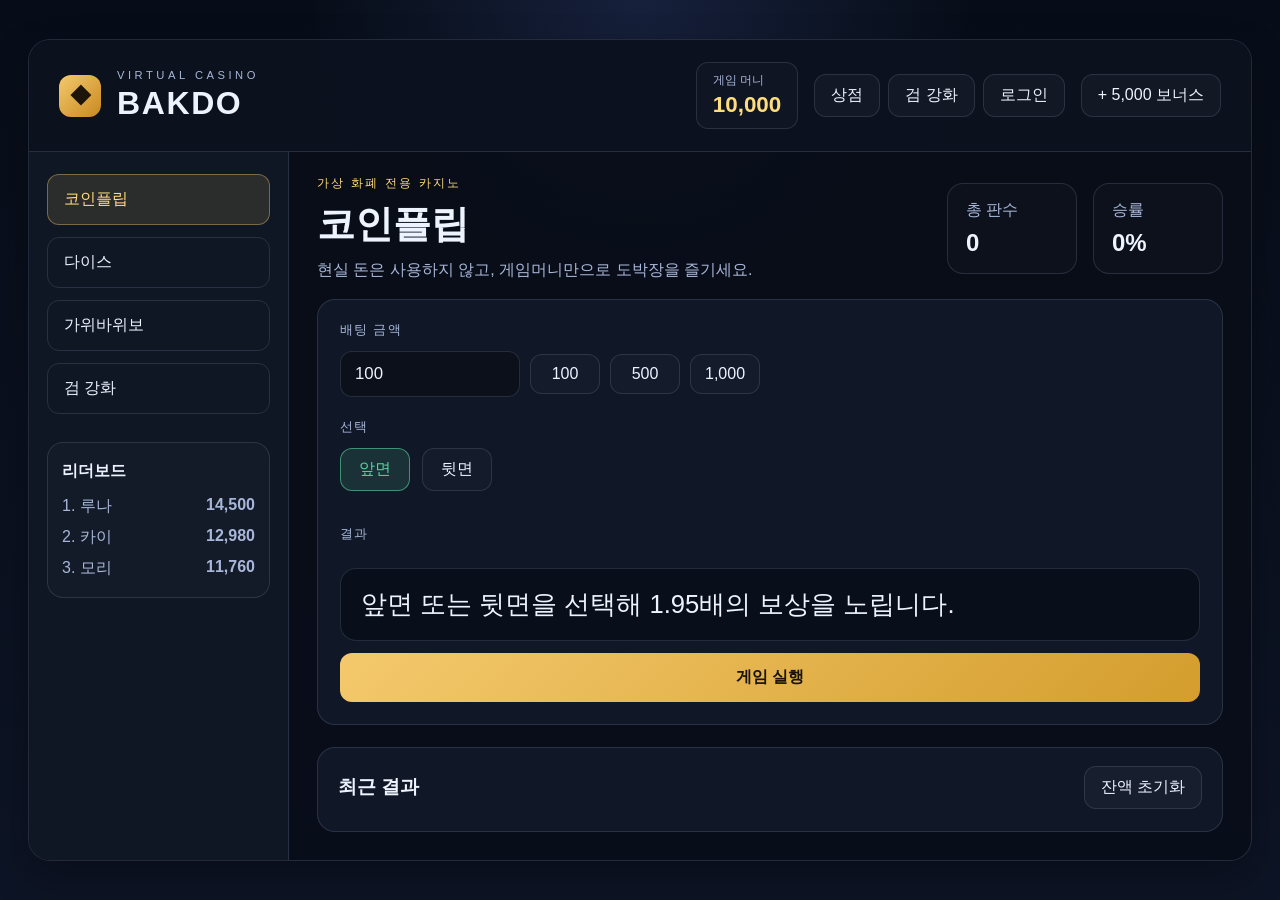
==== index.html @ 13a9479f "기초 토대 만들기" ====
<!DOCTYPE html>
<html lang="ko">
  <head>
    <meta charset="UTF-8" />
    <meta name="viewport" content="width=device-width, initial-scale=1.0" />
    <title>BAKDO Casino</title>
    <link rel="stylesheet" href="css/styles.css" />
  </head>
  <body>
    <div class="app-shell">
      <header class="topbar">
        <div class="brand-wrap">
          <div class="brand-mark">◆</div>
          <div>
            <p class="brand-tag">VIRTUAL CASINO</p>
            <h1>BAKDO</h1>
          </div>
        </div>

        <div class="topbar-actions">
          <div class="wallet-panel">
            <span>게임 머니</span>
            <strong id="wallet-balance">10,000</strong>
          </div>
          <nav class="page-links compact-links" aria-label="빠른 이동">
            <a href="shop.html" class="secondary-btn">상점</a>
            <a href="forge.html" class="secondary-btn">검 강화</a>
            <a href="login.html" class="secondary-btn">로그인</a>
          </nav>
          <button id="daily-btn" class="secondary-btn">+ 5,000 보너스</button>
        </div>
      </header>

      <div class="main-layout">
        <aside class="sidebar">
          <nav class="game-nav" aria-label="게임 선택">
            <button class="nav-btn active" data-game="coinflip">코인플립</button>
            <button class="nav-btn" data-game="dice">다이스</button>
            <button class="nav-btn" data-game="rps">가위바위보</button>
            <button class="nav-btn" data-game="forge">검 강화</button>
          </nav>

          <div class="mini-panel">
            <h2>리더보드</h2>
            <ul id="leaderboard" class="leaderboard-list">
              <li><span>1. 루나</span><strong>14,500</strong></li>
              <li><span>2. 카이</span><strong>12,980</strong></li>
              <li><span>3. 모리</span><strong>11,760</strong></li>
            </ul>
          </div>
        </aside>

        <main class="content-area">
          <section class="hero-panel">
            <div>
              <p class="eyebrow">가상 화폐 전용 카지노</p>
              <h2 id="game-title">코인플립</h2>
              <p class="subtitle">현실 돈은 사용하지 않고, 게임머니만으로 도박장을 즐기세요.</p>
            </div>

            <div class="stats-grid">
              <div class="stat-card">
                <span>총 판수</span>
                <strong id="stats-rounds">0</strong>
              </div>
              <div class="stat-card">
                <span>승률</span>
                <strong id="stats-winrate">0%</strong>
              </div>
            </div>
          </section>

          <section class="game-panel">
            <div class="bet-box">
              <label for="bet-input">배팅 금액</label>
              <div class="bet-row">
                <input id="bet-input" type="number" min="10" max="500000" step="10" value="100" />
                <button class="chip-btn" data-chip="100">100</button>
                <button class="chip-btn" data-chip="500">500</button>
                <button class="chip-btn" data-chip="1000">1,000</button>
              </div>
            </div>

            <div class="choice-box">
              <span class="choice-label">선택</span>
              <div id="choice-buttons" class="choice-buttons" aria-live="polite"></div>
            </div>

            <div class="result-box">
              <p class="result-label">결과</p>
              <div id="result-value" class="result-value">결과를 기다리는 중...</div>
              <button id="play-btn" class="primary-btn">게임 실행</button>
            </div>
          </section>

          <section class="history-panel">
            <div class="panel-header">
              <h3>최근 결과</h3>
              <button id="reset-btn" class="ghost-btn">잔액 초기화</button>
            </div>
            <ul id="history-list" class="history-list"></ul>
          </section>
        </main>
      </div>
    </div>

    <script src="js/app.js"></script>
  </body>
</html>
---- css/styles.css ----
:root {
  --bg: #0b1020;
  --bg-soft: #121a2d;
  --panel: rgba(18, 25, 42, 0.92);
  --panel-strong: rgba(10, 15, 26, 0.96);
  --line: rgba(156, 174, 204, 0.18);
  --gold: #f4c96d;
  --gold-strong: #ffdc7c;
  --green: #57d39c;
  --red: #ff6d72;
  --text: #edf3ff;
  --muted: #a8b7d9;
  --shadow: 0 18px 40px rgba(0, 0, 0, 0.28);
}

* {
  box-sizing: border-box;
}

html, body {
  margin: 0;
  min-height: 100%;
  font-family: "Segoe UI", "Noto Sans KR", sans-serif;
  background:
    radial-gradient(circle at top, rgba(26, 37, 68, 0.8), transparent 30%),
    linear-gradient(180deg, #070d18 0%, #0d1425 100%);
  color: var(--text);
}

body {
  min-height: 100vh;
  display: flex;
  align-items: center;
  justify-content: center;
  padding: 28px;
}

button,
input,
a {
  font: inherit;
}

button {
  cursor: pointer;
}

a {
  color: inherit;
  text-decoration: none;
}

.app-shell {
  width: min(1280px, 100%);
  background: rgba(9, 14, 24, 0.85);
  border: 1px solid var(--line);
  border-radius: 22px;
  box-shadow: var(--shadow);
  overflow: hidden;
}

.topbar {
  display: flex;
  align-items: center;
  justify-content: space-between;
  padding: 22px 30px;
  background: rgba(12, 18, 31, 0.85);
  border-bottom: 1px solid var(--line);
}

.brand-wrap {
  display: flex;
  align-items: center;
  gap: 16px;
}

.brand-mark {
  display: inline-flex;
  width: 42px;
  height: 42px;
  align-items: center;
  justify-content: center;
  border-radius: 12px;
  background: linear-gradient(135deg, var(--gold), #c88920);
  color: #1d1608;
  font-size: 1.3rem;
  font-weight: 900;
}

.brand-tag {
  margin: 0;
  font-size: 0.7rem;
  letter-spacing: 0.22rem;
  color: var(--muted);
}

.brand-wrap h1 {
  margin: 4px 0 0;
  font-size: 2rem;
  letter-spacing: 0.1rem;
}

.topbar-actions {
  display: flex;
  align-items: center;
  gap: 16px;
}

.wallet-panel {
  display: flex;
  flex-direction: column;
  gap: 4px;
  padding: 10px 16px;
  border: 1px solid var(--line);
  border-radius: 12px;
  background: rgba(255, 255, 255, 0.02);
}

.wallet-panel span {
  color: var(--muted);
  font-size: 0.72rem;
}

.wallet-panel strong {
  color: var(--gold-strong);
  font-size: 1.4rem;
}

.primary-btn,
.secondary-btn,
.ghost-btn,
.nav-btn,
.choice-btn,
.chip-btn {
  border: 1px solid transparent;
  border-radius: 12px;
  transition: transform 0.16s ease, border-color 0.16s ease, opacity 0.16s ease;
}

.primary-btn:hover,
.secondary-btn:hover,
.ghost-btn:hover,
.nav-btn:hover,
.choice-btn:hover,
.chip-btn:hover {
  transform: translateY(-1px);
}

.primary-btn {
  background: linear-gradient(135deg, var(--gold), #d49d2d);
  color: #1a1307;
  border: none;
  font-weight: 800;
  padding: 14px 24px;
  min-width: 180px;
}

.secondary-btn,
.ghost-btn {
  padding: 10px 16px;
  color: var(--text);
  background: rgba(255, 255, 255, 0.03);
  border: 1px solid var(--line);
}

.main-layout {
  display: grid;
  grid-template-columns: 260px minmax(0, 1fr);
}

.sidebar {
  padding: 22px 18px;
  border-right: 1px solid var(--line);
  background: rgba(17, 24, 39, 0.8);
}

.game-nav {
  display: flex;
  flex-direction: column;
  gap: 12px;
}

.nav-btn {
  padding: 14px 16px;
  text-align: left;
  color: var(--text);
  background: transparent;
  border-color: var(--line);
}

.nav-btn.active {
  background: rgba(244, 201, 109, 0.12);
  border-color: rgba(244, 201, 109, 0.4);
  color: var(--gold-strong);
}

.mini-panel {
  margin-top: 28px;
  padding: 18px 14px;
  border: 1px solid var(--line);
  border-radius: 16px;
  background: rgba(255, 255, 255, 0.02);
}

.mini-panel h2 {
  margin: 0 0 14px;
  font-size: 1rem;
}

.leaderboard-list {
  list-style: none;
  display: grid;
  gap: 10px;
  margin: 0;
  padding: 0;
}

.leaderboard-list li {
  display: flex;
  justify-content: space-between;
  gap: 10px;
  color: var(--muted);
}

.content-area {
  padding: 24px 28px 28px;
}

.hero-panel {
  display: flex;
  align-items: center;
  justify-content: space-between;
  gap: 20px;
  padding-bottom: 18px;
}

.eyebrow {
  margin: 0 0 8px;
  letter-spacing: 0.14rem;
  color: var(--gold-strong);
  text-transform: uppercase;
  font-size: 0.72rem;
}

.hero-panel h2 {
  margin: 0;
  font-size: clamp(2rem, 3vw, 3rem);
}

.subtitle {
  margin: 10px 0 0;
  color: var(--muted);
}

.stats-grid {
  display: flex;
  gap: 16px;
  flex-wrap: wrap;
}

.stat-card {
  min-width: 130px;
  padding: 16px 18px;
  border-radius: 16px;
  border: 1px solid var(--line);
  background: rgba(255, 255, 255, 0.02);
}

.stat-card span {
  display: block;
  color: var(--muted);
  margin-bottom: 8px;
}

.stat-card strong {
  font-size: 1.5rem;
}

.game-panel {
  display: grid;
  gap: 22px;
  padding: 22px;
  border-radius: 18px;
  background: rgba(18, 25, 42, 0.9);
  border: 1px solid var(--line);
}

.bet-box,
.choice-box,
.result-box {
  display: grid;
  gap: 12px;
}

.bet-box label,
.choice-label,
.result-label {
  color: var(--muted);
  font-size: 0.8rem;
  text-transform: uppercase;
  letter-spacing: 0.08rem;
}

.bet-row {
  display: flex;
  flex-wrap: wrap;
  gap: 10px;
  align-items: center;
}

#bet-input {
  min-width: 180px;
  padding: 12px 14px;
  border-radius: 12px;
  border: 1px solid var(--line);
  background: rgba(10, 15, 25, 0.8);
  color: var(--text);
  font-size: 1.05rem;
}

.chip-btn,
.choice-btn {
  min-width: 70px;
  padding: 10px 14px;
  background: rgba(255, 255, 255, 0.02);
  color: var(--text);
  border-color: var(--line);
}

.choice-buttons {
  display: flex;
  flex-wrap: wrap;
  gap: 12px;
}

.choice-btn.active {
  background: rgba(87, 211, 156, 0.14);
  border-color: rgba(87, 211, 156, 0.6);
  color: var(--green);
}

.result-box {
  align-items: start;
}

.result-value {
  min-height: 72px;
  display: flex;
  align-items: center;
  padding: 18px 20px;
  border-radius: 16px;
  border: 1px solid var(--line);
  background: rgba(8, 14, 24, 0.8);
  color: var(--text);
  font-size: clamp(1.1rem, 2vw, 1.7rem);
}

.history-panel {
  margin-top: 22px;
  padding: 18px 20px 10px;
  border-radius: 18px;
  background: rgba(18, 25, 42, 0.9);
  border: 1px solid var(--line);
}

.panel-header {
  display: flex;
  justify-content: space-between;
  align-items: center;
  margin-bottom: 12px;
}

.panel-header h3 {
  margin: 0;
}

.history-list {
  list-style: none;
  margin: 0;
  padding: 0;
  display: grid;
  gap: 10px;
}

.history-list li {
  display: flex;
  justify-content: space-between;
  gap: 12px;
  padding: 12px 14px;
  border-radius: 12px;
  background: rgba(255, 255, 255, 0.02);
  border: 1px solid var(--line);
  color: var(--muted);
}

.history-list li strong {
  color: var(--text);
}

.win-text {
  color: var(--green);
}

.lose-text {
  color: var(--red);
}

.auth-page {
  display: flex;
  align-items: center;
  justify-content: center;
}

.auth-shell {
  width: min(1040px, 100%);
  display: grid;
  grid-template-columns: 1.4fr 0.8fr;
  gap: 24px;
  align-items: stretch;
}

.auth-card,
.panel-block,
.auth-side .mini-panel {
  border: 1px solid var(--line);
  border-radius: 20px;
  background: rgba(17, 24, 39, 0.9);
  box-shadow: var(--shadow);
}

.auth-card {
  padding: 28px;
}

.auth-tabs {
  display: flex;
  gap: 12px;
  margin: 22px 0 20px;
}

.auth-tab {
  flex: 1;
  padding: 12px 16px;
  border-radius: 12px;
  border: 1px solid var(--line);
  background: rgba(255, 255, 255, 0.02);
  color: var(--text);
}

.auth-tab.active {
  background: rgba(244, 201, 109, 0.12);
  border-color: rgba(244, 201, 109, 0.4);
  color: var(--gold-strong);
}

.auth-form {
  display: grid;
  gap: 18px;
}

.field-group {
  display: grid;
  gap: 8px;
}

.field-group label {
  color: var(--muted);
  font-size: 0.83rem;
}

.field-group input {
  width: 100%;
  padding: 12px 14px;
  border-radius: 12px;
  border: 1px solid var(--line);
  background: rgba(10, 15, 25, 0.8);
  color: var(--text);
}

.hidden {
  display: none;
}

.auth-submit {
  width: 100%;
  margin-top: 6px;
}

.auth-status {
  margin: 18px 0 8px;
  min-height: 24px;
  color: var(--muted);
}

.text-link {
  display: inline-block;
  margin-top: 8px;
  color: var(--gold-strong);
}

.auth-side {
  display: grid;
  gap: 18px;
}

.auth-side .mini-panel {
  padding: 20px 18px;
}

.auth-side ul {
  list-style: none;
  padding: 0;
  margin: 0;
  display: grid;
  gap: 10px;
  color: var(--muted);
}

.status-pill {
  display: inline-flex;
  padding: 8px 12px;
  border-radius: 999px;
  font-size: 0.78rem;
  font-weight: 700;
  margin-bottom: 12px;
  border: 1px solid var(--line);
}

.status-pill.online {
  background: rgba(87, 211, 156, 0.12);
  color: var(--green);
  border-color: rgba(87, 211, 156, 0.5);
}

.status-pill.offline {
  background: rgba(255, 109, 114, 0.08);
  color: var(--red);
  border-color: rgba(255, 109, 114, 0.5);
}

.page-shell {
  width: min(1200px, 100%);
}

.page-header {
  margin-bottom: 28px;
  border-radius: 18px;
}

.page-links {
  display: flex;
  align-items: center;
  gap: 10px;
  flex-wrap: wrap;
}

.secondary-btn.active-link {
  background: rgba(244, 201, 109, 0.12);
  border-color: rgba(244, 201, 109, 0.4);
  color: var(--gold-strong);
}

.page-content {
  display: grid;
  grid-template-columns: minmax(0, 1.6fr) minmax(260px, 0.75fr);
  gap: 22px;
}

.panel-block {
  padding: 22px 20px;
}

.shop-grid {
  display: grid;
  grid-template-columns: repeat(auto-fit, minmax(210px, 1fr));
  gap: 18px;
  margin-top: 18px;
}

.shop-card {
  display: grid;
  gap: 14px;
  padding: 18px 16px;
  border-radius: 18px;
  border: 1px solid var(--line);
  background: rgba(255, 255, 255, 0.02);
}

.item-kind {
  margin: 0 0 6px;
  color: var(--gold-strong);
  font-size: 0.72rem;
  letter-spacing: 0.08rem;
  text-transform: uppercase;
}

.shop-card h3 {
  margin: 0;
}

.shop-card p {
  margin: 0;
  color: var(--muted);
  line-height: 1.5;
}

.shop-actions {
  display: flex;
  align-items: center;
  justify-content: space-between;
  gap: 10px;
}

.inventory-list {
  list-style: none;
  margin: 0;
  padding: 0;
  display: grid;
  gap: 12px;
}

.inventory-list li {
  display: flex;
  justify-content: space-between;
  gap: 10px;
  padding: 12px 14px;
  border: 1px solid var(--line);
  border-radius: 12px;
  background: rgba(255, 255, 255, 0.02);
  color: var(--muted);
}

.forge-page {
  grid-template-columns: minmax(0, 1.5fr) minmax(250px, 0.7fr);
}

.forge-hero {
  display: grid;
  grid-template-columns: 120px minmax(0, 1fr);
  gap: 20px;
  align-items: center;
  margin: 18px 0 12px;
  padding: 18px;
  border-radius: 18px;
  background: rgba(255, 255, 255, 0.02);
  border: 1px solid var(--line);
}

.sword-visual {
  display: flex;
  align-items: center;
  justify-content: center;
  width: 110px;
  height: 110px;
  border-radius: 18px;
  background: linear-gradient(135deg, rgba(244, 201, 109, 0.18), rgba(255, 255, 255, 0.04));
  font-size: 4rem;
  color: var(--gold-strong);
}

.sword-kicker {
  margin: 0 0 8px;
  color: var(--muted);
  text-transform: uppercase;
  letter-spacing: 0.08rem;
  font-size: 0.7rem;
}

.sword-info h3 {
  margin: 0;
  font-size: clamp(1.4rem, 2vw, 2rem);
}

.sword-meta {
  display: flex;
  flex-wrap: wrap;
  gap: 20px;
  margin-top: 14px;
  color: var(--muted);
}

.forge-controls {
  display: flex;
  gap: 20px;
  flex-wrap: wrap;
  margin-bottom: 18px;
}

.checkbox-row {
  display: inline-flex;
  align-items: center;
  gap: 8px;
  color: var(--muted);
}

.checkbox-row input {
  accent-color: var(--gold-strong);
}

.upgrade-box {
  display: flex;
  align-items: center;
  justify-content: space-between;
  gap: 16px;
  padding: 18px;
  border-radius: 16px;
  background: rgba(255, 255, 255, 0.02);
  border: 1px solid var(--line);
}

.muted-label {
  display: block;
  color: var(--muted);
  margin-bottom: 6px;
  font-size: 0.72rem;
  letter-spacing: 0.07rem;
  text-transform: uppercase;
}

.forge-status {
  margin-top: 18px;
  min-height: 28px;
  color: var(--text);
}

.forge-status.warn {
  color: var(--red);
}

.guide-panel ul {
  list-style: disc;
  padding-left: 20px;
  color: var(--muted);
  line-height: 1.9;
}

.compact {
  padding: 10px 12px;
}

.compact-links {
  display: flex;
  gap: 8px;
}

@media (max-width: 900px) {
  .main-layout {
    grid-template-columns: 1fr;
  }

  .sidebar {
    border-right: none;
    border-bottom: 1px solid var(--line);
  }

  .hero-panel {
    flex-direction: column;
    align-items: flex-start;
  }

  .auth-shell,
  .page-content,
  .forge-page {
    grid-template-columns: 1fr;
  }
}

@media (max-width: 560px) {
  body {
    padding: 16px;
  }

  .topbar {
    flex-direction: column;
    align-items: flex-start;
    gap: 16px;
  }

  .topbar-actions {
    width: 100%;
    justify-content: space-between;
  }

  .content-area {
    padding: 18px 16px 20px;
  }
}
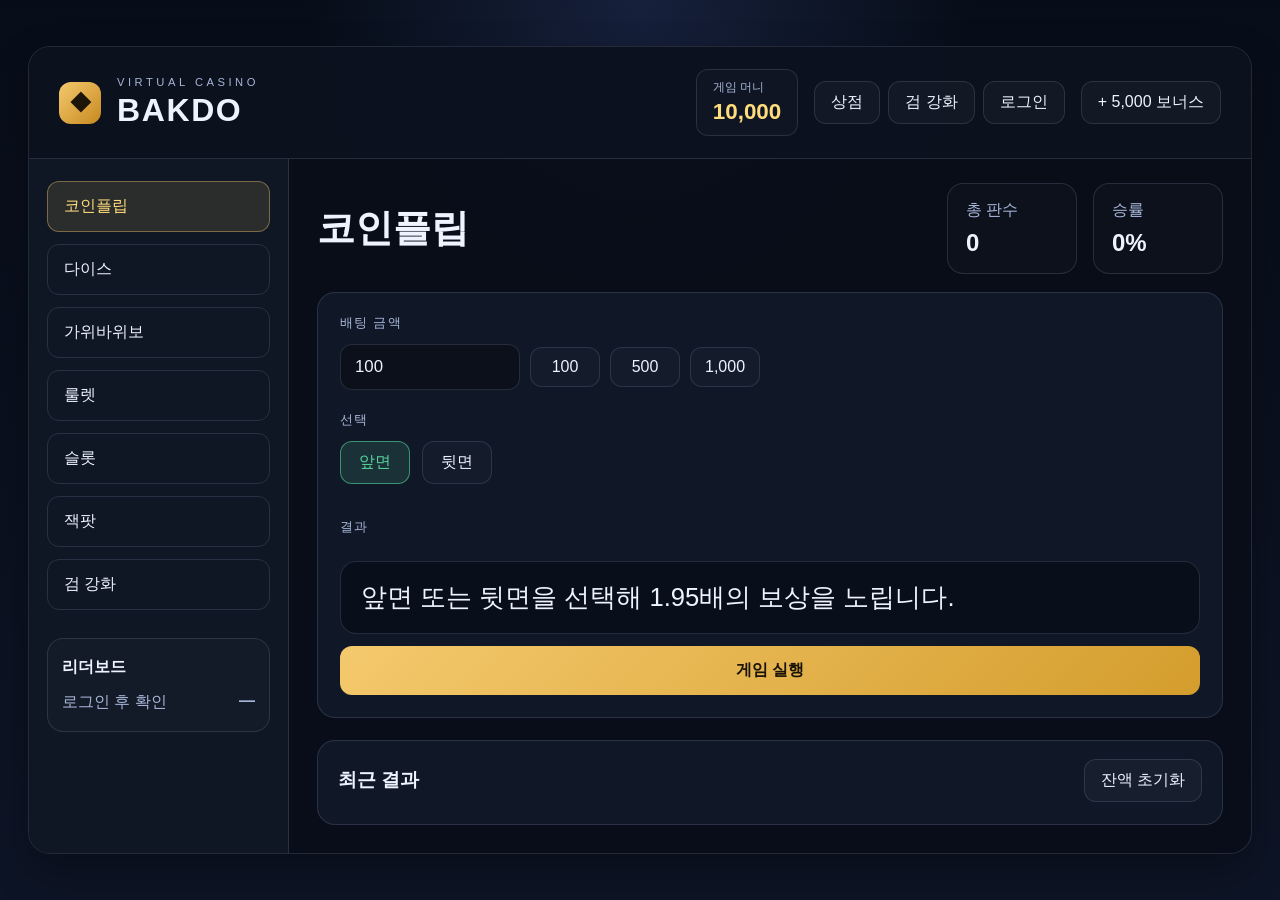
==== commit e40500b6: "1차 추가" ====
--- a/index.html
+++ b/index.html
@@ -37,15 +37,16 @@
             <button class="nav-btn active" data-game="coinflip">코인플립</button>
             <button class="nav-btn" data-game="dice">다이스</button>
             <button class="nav-btn" data-game="rps">가위바위보</button>
+            <button class="nav-btn" data-game="roulette">룰렛</button>
+            <button class="nav-btn" data-game="slots">슬롯</button>
+            <button class="nav-btn" data-game="jackpot">잭팟</button>
             <button class="nav-btn" data-game="forge">검 강화</button>
           </nav>
 
           <div class="mini-panel">
             <h2>리더보드</h2>
             <ul id="leaderboard" class="leaderboard-list">
-              <li><span>1. 루나</span><strong>14,500</strong></li>
-              <li><span>2. 카이</span><strong>12,980</strong></li>
-              <li><span>3. 모리</span><strong>11,760</strong></li>
+              <li><span>로그인 후 확인</span><strong>—</strong></li>
             </ul>
           </div>
         </aside>
@@ -53,9 +54,7 @@
         <main class="content-area">
           <section class="hero-panel">
             <div>
-              <p class="eyebrow">가상 화폐 전용 카지노</p>
               <h2 id="game-title">코인플립</h2>
-              <p class="subtitle">현실 돈은 사용하지 않고, 게임머니만으로 도박장을 즐기세요.</p>
             </div>
 
             <div class="stats-grid">
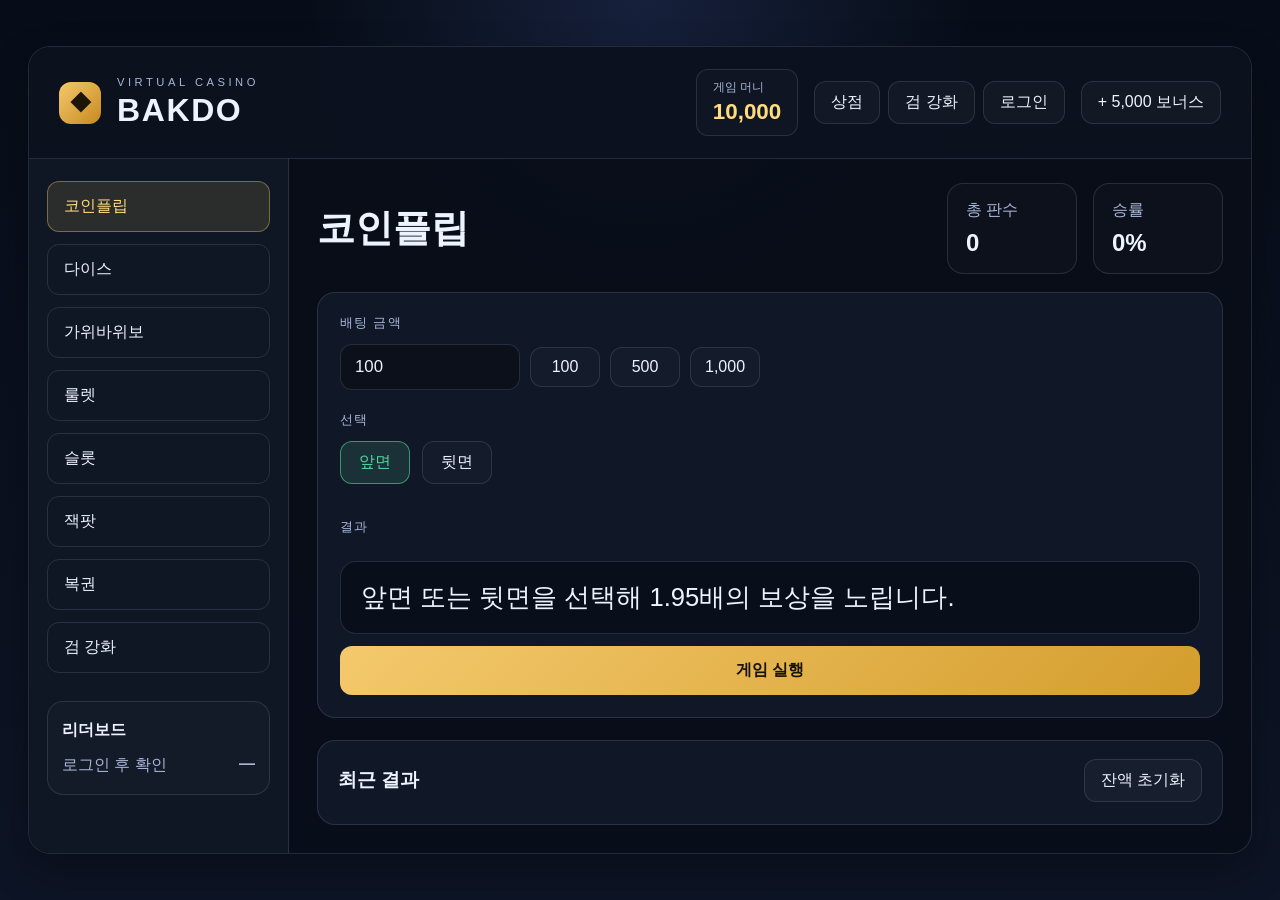
==== commit 6d73bae8: "복권 추가" ====
--- a/index.html
+++ b/index.html
@@ -40,6 +40,7 @@
             <button class="nav-btn" data-game="roulette">룰렛</button>
             <button class="nav-btn" data-game="slots">슬롯</button>
             <button class="nav-btn" data-game="jackpot">잭팟</button>
+            <button class="nav-btn" data-game="lottery">복권</button>
             <button class="nav-btn" data-game="forge">검 강화</button>
           </nav>
 
@@ -90,6 +91,43 @@
               <div id="result-value" class="result-value">결과를 기다리는 중...</div>
               <button id="play-btn" class="primary-btn">게임 실행</button>
             </div>
+
+            <div id="dice-scene" class="dice-scene hidden" aria-live="polite">
+              <div class="dice-cube" id="dice-cube">
+                <span class="dice-face face-1">⚀</span>
+                <span class="dice-face face-2">⚁</span>
+                <span class="dice-face face-3">⚂</span>
+                <span class="dice-face face-4">⚃</span>
+                <span class="dice-face face-5">⚄</span>
+                <span class="dice-face face-6">⚅</span>
+              </div>
+            </div>
+
+            <div id="jackpot-scene" class="jackpot-scene hidden" aria-live="polite">
+              <div class="jackpot-wheel-wrap">
+                <div class="jackpot-pointer" aria-hidden="true"></div>
+                <div id="jackpot-wheel" class="jackpot-wheel">
+                  <span class="jackpot-slot slot-1">7</span>
+                  <span class="jackpot-slot slot-2">BAR</span>
+                  <span class="jackpot-slot slot-3">★</span>
+                  <span class="jackpot-slot slot-4">777</span>
+                  <span class="jackpot-slot slot-5">7</span>
+                  <span class="jackpot-slot slot-6">CHERRY</span>
+                  <span class="jackpot-slot slot-7">BAR</span>
+                  <span class="jackpot-slot slot-8">7</span>
+                </div>
+              </div>
+            </div>
+
+            <div id="slots-scene" class="slots-scene hidden" aria-live="polite">
+              <div id="slots-reels" class="slots-reels"></div>
+            </div>
+
+            <div id="lottery-scene" class="lottery-scene hidden" aria-live="polite">
+              <div class="lottery-card">
+                <canvas id="lottery-canvas" width="360" height="220" aria-label="복권 긁기 카드"></canvas>
+              </div>
+            </div>
           </section>
 
           <section class="history-panel">
--- a/css/styles.css
+++ b/css/styles.css
@@ -397,6 +397,225 @@
   color: var(--text);
 }
 
+.hidden {
+  display: none !important;
+}
+
+.dice-scene,
+.jackpot-scene {
+  display: flex;
+  align-items: center;
+  justify-content: center;
+  min-height: 180px;
+  border-radius: 18px;
+  border: 1px solid var(--line);
+  background: radial-gradient(circle at center, rgba(255, 215, 118, 0.08), rgba(12, 18, 31, 0.96));
+}
+
+.dice-cube {
+  position: relative;
+  width: 110px;
+  height: 110px;
+  transform-style: preserve-3d;
+  transition: transform 0.2s ease;
+  filter: drop-shadow(0 12px 20px rgba(0, 0, 0, 0.4));
+}
+
+.dice-face {
+  position: absolute;
+  inset: 0;
+  display: flex;
+  align-items: center;
+  justify-content: center;
+  border-radius: 18px;
+  background: linear-gradient(135deg, #ffffff, #d7e3ff);
+  color: #111827;
+  font-size: 2.5rem;
+  font-weight: 800;
+  box-shadow: inset 0 0 0 2px rgba(17, 24, 39, 0.08);
+}
+
+.face-1 { transform: rotateY(0deg) translateZ(55px); }
+.face-2 { transform: rotateY(90deg) translateZ(55px); }
+.face-3 { transform: rotateX(90deg) translateZ(55px); }
+.face-4 { transform: rotateX(-90deg) translateZ(55px); }
+.face-5 { transform: rotateY(-90deg) translateZ(55px); }
+.face-6 { transform: rotateY(180deg) translateZ(55px); }
+
+.dice-rolling {
+  animation: dice-roll 0.65s linear infinite;
+}
+
+@keyframes dice-roll {
+  0% { transform: rotateX(0deg) rotateY(0deg) rotateZ(0deg); }
+  25% { transform: rotateX(180deg) rotateY(90deg) rotateZ(45deg); }
+  50% { transform: rotateX(360deg) rotateY(180deg) rotateZ(90deg); }
+  75% { transform: rotateX(540deg) rotateY(270deg) rotateZ(135deg); }
+  100% { transform: rotateX(720deg) rotateY(360deg) rotateZ(180deg); }
+}
+
+.jackpot-wheel-wrap {
+  position: relative;
+  width: 220px;
+  height: 220px;
+  display: flex;
+  align-items: center;
+  justify-content: center;
+}
+
+.jackpot-wheel {
+  position: absolute;
+  inset: 0;
+  border-radius: 50%;
+  border: 10px solid rgba(244, 201, 109, 0.7);
+  background: radial-gradient(circle, rgba(255, 244, 214, 0.2), rgba(17, 25, 42, 0.98));
+  box-shadow: inset 0 0 0 8px rgba(244, 201, 109, 0.15), 0 12px 24px rgba(0, 0, 0, 0.3);
+  transition: transform 2.7s cubic-bezier(0.08, 0.82, 0.18, 1);
+}
+
+.jackpot-slot {
+  position: absolute;
+  left: 50%;
+  top: 50%;
+  width: 54px;
+  height: 54px;
+  margin-left: -27px;
+  margin-top: -27px;
+  display: flex;
+  align-items: center;
+  justify-content: center;
+  border-radius: 14px;
+  background: rgba(255, 255, 255, 0.06);
+  border: 1px solid rgba(244, 201, 109, 0.33);
+  color: var(--gold-strong);
+  font-size: 0.9rem;
+  font-weight: 800;
+}
+
+.slot-1 { transform: rotate(0deg) translateY(-76px) rotate(0deg); }
+.slot-2 { transform: rotate(45deg) translateY(-76px) rotate(-45deg); }
+.slot-3 { transform: rotate(90deg) translateY(-76px) rotate(-90deg); }
+.slot-4 { transform: rotate(135deg) translateY(-76px) rotate(-135deg); }
+.slot-5 { transform: rotate(180deg) translateY(-76px) rotate(-180deg); }
+.slot-6 { transform: rotate(225deg) translateY(-76px) rotate(-225deg); }
+.slot-7 { transform: rotate(270deg) translateY(-76px) rotate(-270deg); }
+.slot-8 { transform: rotate(315deg) translateY(-76px) rotate(-315deg); }
+
+.jackpot-pointer {
+  position: absolute;
+  top: -8px;
+  left: 50%;
+  transform: translateX(-50%);
+  width: 0;
+  height: 0;
+  border-left: 16px solid transparent;
+  border-right: 16px solid transparent;
+  border-top: 28px solid var(--gold);
+  filter: drop-shadow(0 4px 12px rgba(244, 201, 109, 0.7));
+  z-index: 2;
+}
+
+.slots-scene {
+  display: flex;
+  align-items: center;
+  justify-content: center;
+  min-height: 200px;
+  border-radius: 18px;
+  border: 1px solid var(--line);
+  background: radial-gradient(circle at center, rgba(87, 211, 156, 0.1), rgba(12, 18, 31, 0.96));
+  padding: 16px;
+}
+
+.slots-reels {
+  display: grid;
+  grid-template-columns: repeat(3, minmax(90px, 1fr));
+  gap: 14px;
+  width: min(100%, 420px);
+}
+
+.slot-reel {
+  position: relative;
+  height: 154px;
+  overflow: hidden;
+  border-radius: 16px;
+  border: 1px solid rgba(244, 201, 109, 0.35);
+  background: rgba(12, 18, 31, 0.95);
+  box-shadow: inset 0 0 0 2px rgba(255, 255, 255, 0.04);
+}
+
+.slot-reel::before,
+.slot-reel::after {
+  content: "";
+  position: absolute;
+  left: 0;
+  right: 0;
+  height: 18px;
+  z-index: 2;
+  pointer-events: none;
+}
+
+.slot-reel::before {
+  top: 0;
+  background: linear-gradient(180deg, rgba(10, 15, 25, 1), rgba(10, 15, 25, 0));
+}
+
+.slot-reel::after {
+  bottom: 0;
+  background: linear-gradient(0deg, rgba(10, 15, 25, 1), rgba(10, 15, 25, 0));
+}
+
+.slot-track {
+  display: flex;
+  flex-direction: column;
+  align-items: center;
+  gap: 10px;
+  padding: 14px 0;
+  will-change: transform;
+  transition: transform 1.8s cubic-bezier(0.12, 0.8, 0.2, 1);
+}
+
+.slot-item {
+  width: 100%;
+  height: 46px;
+  display: flex;
+  align-items: center;
+  justify-content: center;
+  border-radius: 12px;
+  background: rgba(255, 255, 255, 0.03);
+  color: var(--gold-strong);
+  font-size: clamp(1.1rem, 2vw, 1.8rem);
+  font-weight: 800;
+  letter-spacing: 0.02em;
+}
+
+.lottery-scene {
+  display: flex;
+  align-items: center;
+  justify-content: center;
+  min-height: 240px;
+  border-radius: 18px;
+  border: 1px solid var(--line);
+  background: radial-gradient(circle at center, rgba(255, 215, 118, 0.15), rgba(12, 18, 31, 0.96));
+  padding: 16px;
+}
+
+.lottery-card {
+  width: min(100%, 420px);
+  border-radius: 18px;
+  border: 1px solid rgba(244, 201, 109, 0.4);
+  overflow: hidden;
+  background: linear-gradient(180deg, rgba(20, 27, 41, 0.96), rgba(12, 18, 31, 0.96));
+  box-shadow: 0 16px 32px rgba(0, 0, 0, 0.25);
+}
+
+#lottery-canvas {
+  display: block;
+  width: 100%;
+  height: auto;
+  cursor: crosshair;
+  background: linear-gradient(180deg, #1f2a40, #101a2c);
+}
+
 .win-text {
   color: var(--green);
 }
